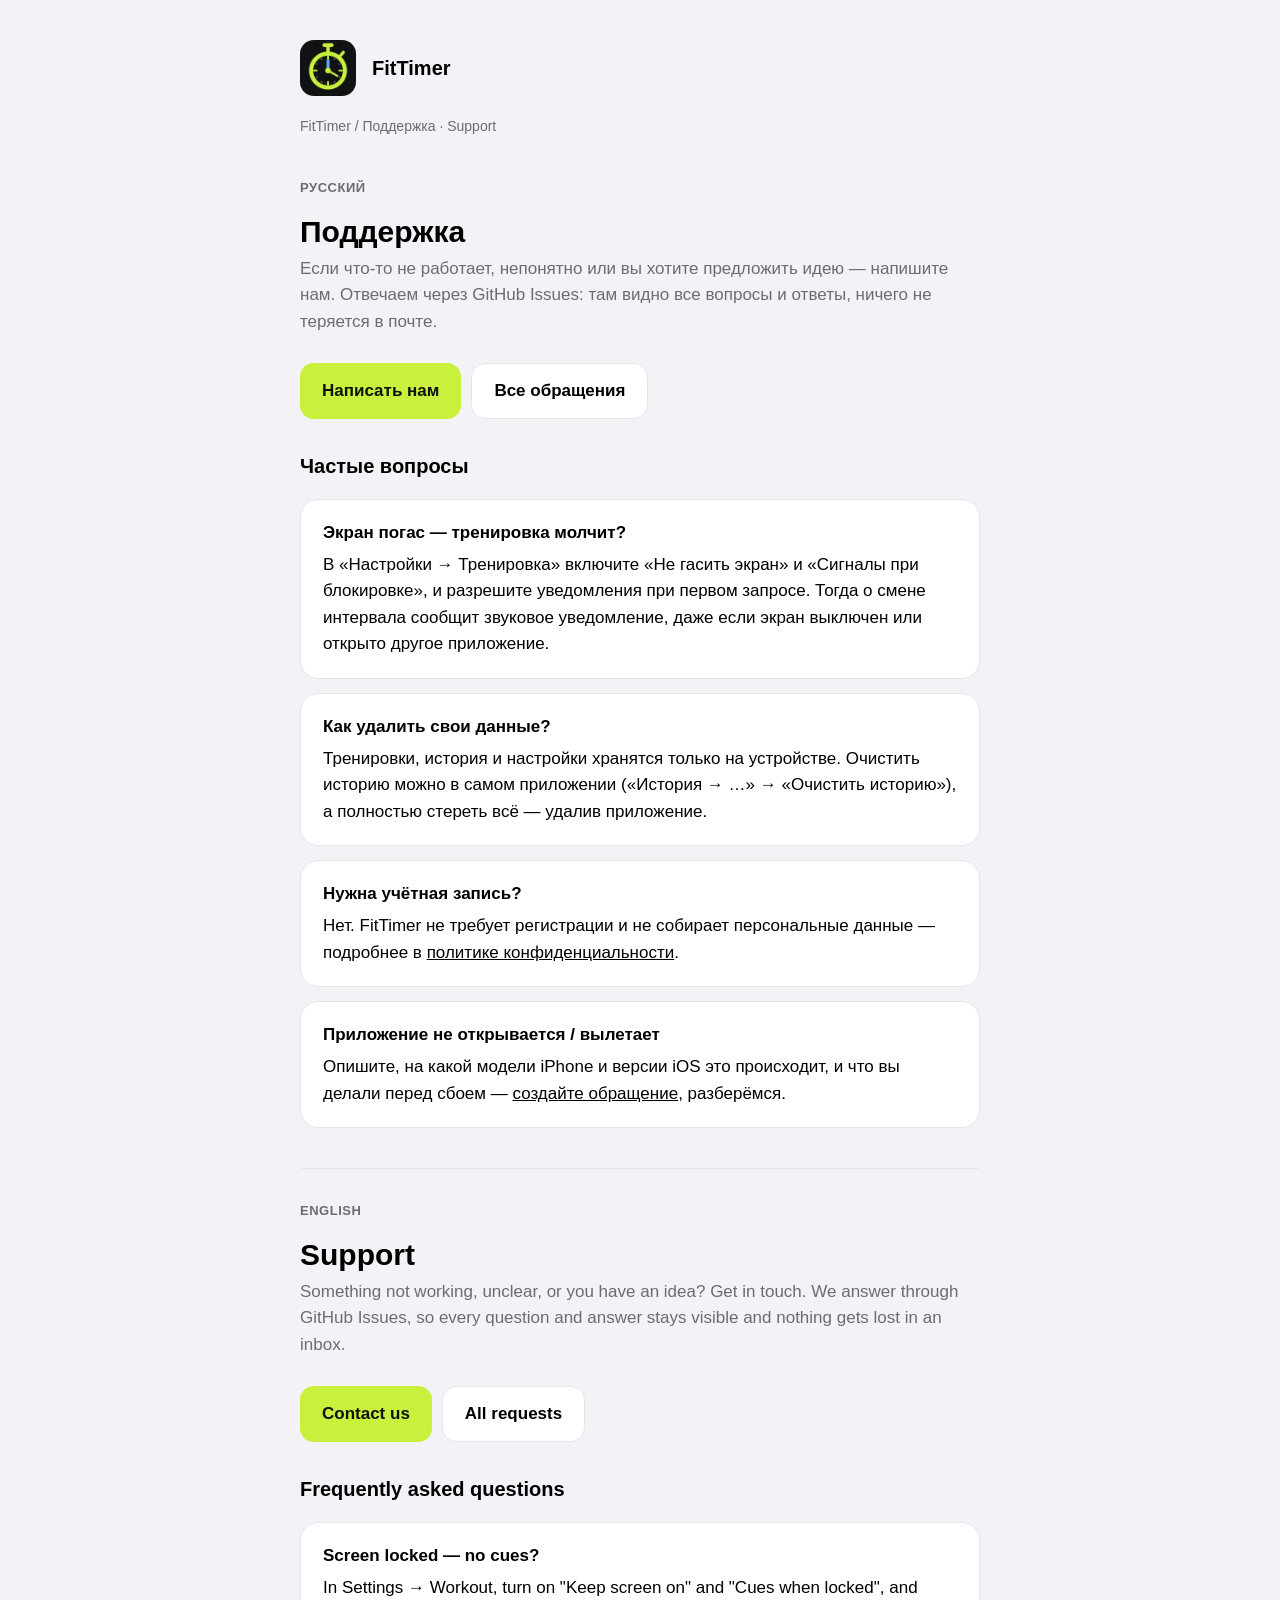
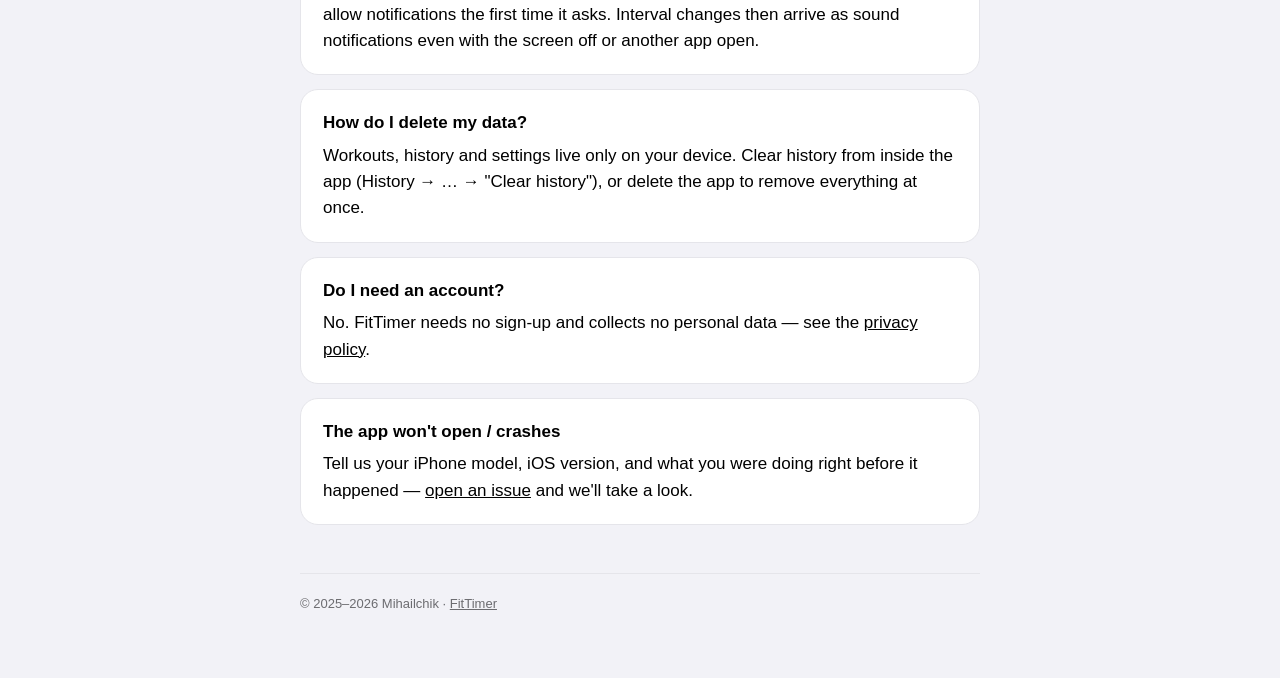
==== docs/support.html @ ab5e9d59 "Add proper hand-styled Privacy/Terms/Support pages for GitHub Pages Disable Jekyll (.nojekyll) and r" ====
<!doctype html>
<html lang="ru">
<head>
  <meta charset="utf-8">
  <meta name="viewport" content="width=device-width, initial-scale=1">
  <title>Поддержка FitTimer</title>
  <meta name="description" content="FitTimer support: frequently asked questions and how to report a problem or ask a question.">
  <link rel="icon" href="app_icon.png">
  <link rel="stylesheet" href="assets/site.css">
</head>
<body>
<main>
  <header class="top">
    <a class="home-link" href="index.html">
      <img src="app_icon.png" alt="Иконка FitTimer">
      <div class="name">FitTimer</div>
    </a>
  </header>
  <nav class="crumb"><a href="index.html">FitTimer</a> / Поддержка · Support</nav>

  <section class="lang" id="ru">
    <h2 class="flag">Русский</h2>
    <h1>Поддержка</h1>
    <p class="lede">Если что-то не работает, непонятно или вы хотите предложить идею — напишите нам. Отвечаем через GitHub Issues: там видно все вопросы и ответы, ничего не теряется в почте.</p>

    <div class="actions">
      <a class="button" href="https://github.com/Mihailchik/FitTimer/issues/new">Написать нам</a>
      <a class="button secondary" href="https://github.com/Mihailchik/FitTimer/issues">Все обращения</a>
    </div>

    <h2 style="margin-top:32px;font-size:20px">Частые вопросы</h2>

    <div class="card">
      <h2>Экран погас — тренировка молчит?</h2>
      <p>В «Настройки → Тренировка» включите «Не гасить экран» и «Сигналы при блокировке», и разрешите уведомления при первом запросе. Тогда о смене интервала сообщит звуковое уведомление, даже если экран выключен или открыто другое приложение.</p>
    </div>

    <div class="card">
      <h2>Как удалить свои данные?</h2>
      <p>Тренировки, история и настройки хранятся только на устройстве. Очистить историю можно в самом приложении («История → …» → «Очистить историю»), а полностью стереть всё — удалив приложение.</p>
    </div>

    <div class="card">
      <h2>Нужна учётная запись?</h2>
      <p>Нет. FitTimer не требует регистрации и не собирает персональные данные — подробнее в <a href="legal/privacy.html">политике конфиденциальности</a>.</p>
    </div>

    <div class="card">
      <h2>Приложение не открывается / вылетает</h2>
      <p>Опишите, на какой модели iPhone и версии iOS это происходит, и что вы делали перед сбоем — <a href="https://github.com/Mihailchik/FitTimer/issues/new">создайте обращение</a>, разберёмся.</p>
    </div>
  </section>

  <section class="lang" id="en">
    <h2 class="flag">English</h2>
    <h1>Support</h1>
    <p class="lede">Something not working, unclear, or you have an idea? Get in touch. We answer through GitHub Issues, so every question and answer stays visible and nothing gets lost in an inbox.</p>

    <div class="actions">
      <a class="button" href="https://github.com/Mihailchik/FitTimer/issues/new">Contact us</a>
      <a class="button secondary" href="https://github.com/Mihailchik/FitTimer/issues">All requests</a>
    </div>

    <h2 style="margin-top:32px;font-size:20px">Frequently asked questions</h2>

    <div class="card">
      <h2>Screen locked — no cues?</h2>
      <p>In Settings → Workout, turn on "Keep screen on" and "Cues when locked", and allow notifications the first time it asks. Interval changes then arrive as sound notifications even with the screen off or another app open.</p>
    </div>

    <div class="card">
      <h2>How do I delete my data?</h2>
      <p>Workouts, history and settings live only on your device. Clear history from inside the app (History → … → "Clear history"), or delete the app to remove everything at once.</p>
    </div>

    <div class="card">
      <h2>Do I need an account?</h2>
      <p>No. FitTimer needs no sign-up and collects no personal data — see the <a href="legal/privacy.html#en">privacy policy</a>.</p>
    </div>

    <div class="card">
      <h2>The app won't open / crashes</h2>
      <p>Tell us your iPhone model, iOS version, and what you were doing right before it happened — <a href="https://github.com/Mihailchik/FitTimer/issues/new">open an issue</a> and we'll take a look.</p>
    </div>
  </section>

  <footer>© 2025–2026 Mihailchik · <a href="index.html">FitTimer</a></footer>
</main>
</body>
</html>
---- docs/assets/site.css ----
:root {
  --bg: #F2F2F7;
  --card: #FFFFFF;
  --tx: #000000;
  --mu: #6C6C70;
  --line: #E5E5EA;
  --accent: #C8F03C;
  --on-accent: #10120B;
  --danger: #D70015;
}
@media (prefers-color-scheme: dark) {
  :root {
    --bg: #000000;
    --card: #1C1C1E;
    --tx: #FFFFFF;
    --mu: #98989F;
    --line: #38383A;
    --danger: #FF6961;
  }
}
* { box-sizing: border-box; }
html { -webkit-text-size-adjust: 100%; }
body {
  margin: 0;
  background: var(--bg);
  color: var(--tx);
  font: 17px/1.55 -apple-system, BlinkMacSystemFont, "SF Pro Text", "Helvetica Neue", sans-serif;
}
main { max-width: 720px; margin: 0 auto; padding: 40px 20px 64px; }
a { color: var(--tx); }
header.top { display: flex; gap: 16px; align-items: center; margin-bottom: 8px; }
header.top img { width: 56px; height: 56px; border-radius: 14px; flex-shrink: 0; }
header.top a.home-link { display: flex; gap: 16px; align-items: center; text-decoration: none; color: inherit; }
header.top .name { font-weight: 700; font-size: 20px; }
nav.crumb { margin: 20px 0 32px; font-size: 14px; color: var(--mu); }
nav.crumb a { color: var(--mu); text-decoration: none; }
nav.crumb a:hover { text-decoration: underline; }
h1 { margin: 0 0 6px; font-size: 30px; line-height: 1.2; }
h1.hero { font-size: 34px; }
.updated { color: var(--mu); font-size: 14px; margin: 0 0 28px; }
.lede { color: var(--mu); margin: 0 0 28px; }
.card {
  background: var(--card);
  border: 1px solid var(--line);
  border-radius: 18px;
  padding: 20px 22px;
  margin: 14px 0;
}
.card h2 { font-size: 17px; margin: 0 0 6px; }
.card p { margin: 0; color: var(--tx); }
.card p + p { margin-top: 6px; }
ul { margin: 0; padding-left: 20px; }
li { margin: 6px 0; }
.button {
  display: inline-flex;
  align-items: center;
  gap: 8px;
  background: var(--accent);
  color: var(--on-accent);
  text-decoration: none;
  font-weight: 700;
  padding: 14px 22px;
  border-radius: 14px;
}
.button.secondary {
  background: var(--card);
  color: var(--tx);
  border: 1px solid var(--line);
}
.actions { display: flex; flex-wrap: wrap; gap: 10px; margin: 24px 0; }
.pillnav { display: flex; flex-wrap: wrap; gap: 10px; margin: 28px 0; }
.pillnav a {
  text-decoration: none;
  color: var(--tx);
  background: var(--card);
  border: 1px solid var(--line);
  padding: 10px 16px;
  border-radius: 12px;
  font-size: 14px;
  font-weight: 600;
}
section.lang { margin-top: 40px; }
section.lang > h2.flag { font-size: 13px; letter-spacing: .04em; text-transform: uppercase; color: var(--mu); margin: 0 0 16px; border-top: 1px solid var(--line); padding-top: 32px; }
section.lang:first-of-type > h2.flag { border-top: none; padding-top: 0; }
footer { color: var(--mu); font-size: 13px; margin-top: 48px; padding-top: 20px; border-top: 1px solid var(--line); }
footer a { color: var(--mu); }
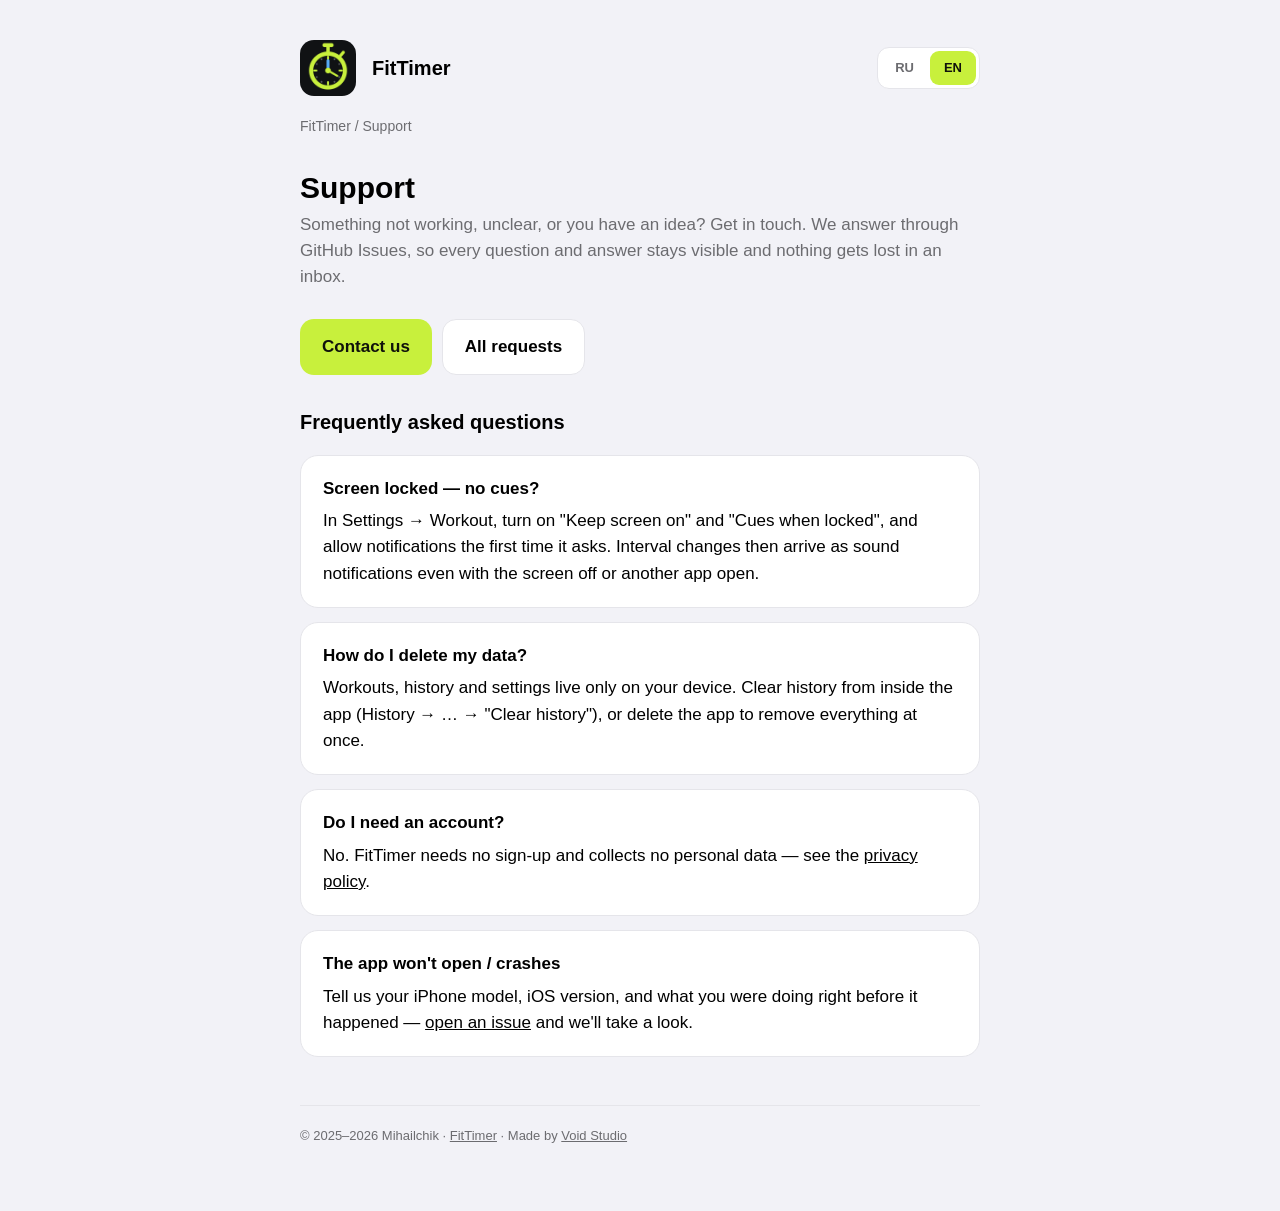
==== commit 6cf0b4e5: "Redesign public site: real RU/EN language switch, homepage screenshots, Void Studio credit Replace t" ====
--- a/docs/support.html
+++ b/docs/support.html
@@ -15,11 +15,14 @@
       <img src="app_icon.png" alt="Иконка FitTimer">
       <div class="name">FitTimer</div>
     </a>
+    <div class="langswitch" role="group" aria-label="Language / Язык">
+      <button type="button" data-setlang="ru" aria-pressed="true">RU</button>
+      <button type="button" data-setlang="en" aria-pressed="false">EN</button>
+    </div>
   </header>
-  <nav class="crumb"><a href="index.html">FitTimer</a> / Поддержка · Support</nav>
 
-  <section class="lang" id="ru">
-    <h2 class="flag">Русский</h2>
+  <div data-lang-ru>
+    <nav class="crumb"><a href="index.html">FitTimer</a> / Поддержка</nav>
     <h1>Поддержка</h1>
     <p class="lede">Если что-то не работает, непонятно или вы хотите предложить идею — напишите нам. Отвечаем через GitHub Issues: там видно все вопросы и ответы, ничего не теряется в почте.</p>
 
@@ -49,10 +52,10 @@
       <h2>Приложение не открывается / вылетает</h2>
       <p>Опишите, на какой модели iPhone и версии iOS это происходит, и что вы делали перед сбоем — <a href="https://github.com/Mihailchik/FitTimer/issues/new">создайте обращение</a>, разберёмся.</p>
     </div>
-  </section>
+  </div>
 
-  <section class="lang" id="en">
-    <h2 class="flag">English</h2>
+  <div data-lang-en>
+    <nav class="crumb"><a href="index.html">FitTimer</a> / Support</nav>
     <h1>Support</h1>
     <p class="lede">Something not working, unclear, or you have an idea? Get in touch. We answer through GitHub Issues, so every question and answer stays visible and nothing gets lost in an inbox.</p>
 
@@ -82,9 +85,10 @@
       <h2>The app won't open / crashes</h2>
       <p>Tell us your iPhone model, iOS version, and what you were doing right before it happened — <a href="https://github.com/Mihailchik/FitTimer/issues/new">open an issue</a> and we'll take a look.</p>
     </div>
-  </section>
+  </div>
 
-  <footer>© 2025–2026 Mihailchik · <a href="index.html">FitTimer</a></footer>
+  <footer>© 2025–2026 Mihailchik · <a href="index.html">FitTimer</a> · Made by <a href="https://voidstudio.top">Void Studio</a></footer>
 </main>
+<script src="assets/site.js"></script>
 </body>
 </html>
--- a/docs/assets/site.css
+++ b/docs/assets/site.css
@@ -28,10 +28,24 @@
 }
 main { max-width: 720px; margin: 0 auto; padding: 40px 20px 64px; }
 a { color: var(--tx); }
-header.top { display: flex; gap: 16px; align-items: center; margin-bottom: 8px; }
+header.top { display: flex; gap: 16px; align-items: center; justify-content: space-between; margin-bottom: 8px; }
 header.top img { width: 56px; height: 56px; border-radius: 14px; flex-shrink: 0; }
 header.top a.home-link { display: flex; gap: 16px; align-items: center; text-decoration: none; color: inherit; }
 header.top .name { font-weight: 700; font-size: 20px; }
+
+/* Language switch */
+[data-lang-en] { display: none; }
+.langswitch { display: inline-flex; gap: 2px; background: var(--card); border: 1px solid var(--line); border-radius: 12px; padding: 3px; flex-shrink: 0; }
+.langswitch button {
+  border: 0; background: transparent; color: var(--mu);
+  font: inherit; font-weight: 700; font-size: 13px;
+  padding: 7px 14px; border-radius: 9px; cursor: pointer; -webkit-appearance: none;
+}
+.langswitch button[aria-pressed="true"] { background: var(--accent); color: var(--on-accent); }
+
+.shots { display: flex; gap: 12px; overflow-x: auto; margin: 28px 0; padding-bottom: 4px; -webkit-overflow-scrolling: touch; scrollbar-width: none; }
+.shots::-webkit-scrollbar { display: none; }
+.shots img { height: 380px; width: auto; border-radius: 20px; border: 1px solid var(--line); flex-shrink: 0; }
 nav.crumb { margin: 20px 0 32px; font-size: 14px; color: var(--mu); }
 nav.crumb a { color: var(--mu); text-decoration: none; }
 nav.crumb a:hover { text-decoration: underline; }
@@ -79,8 +93,5 @@
   font-size: 14px;
   font-weight: 600;
 }
-section.lang { margin-top: 40px; }
-section.lang > h2.flag { font-size: 13px; letter-spacing: .04em; text-transform: uppercase; color: var(--mu); margin: 0 0 16px; border-top: 1px solid var(--line); padding-top: 32px; }
-section.lang:first-of-type > h2.flag { border-top: none; padding-top: 0; }
 footer { color: var(--mu); font-size: 13px; margin-top: 48px; padding-top: 20px; border-top: 1px solid var(--line); }
 footer a { color: var(--mu); }
